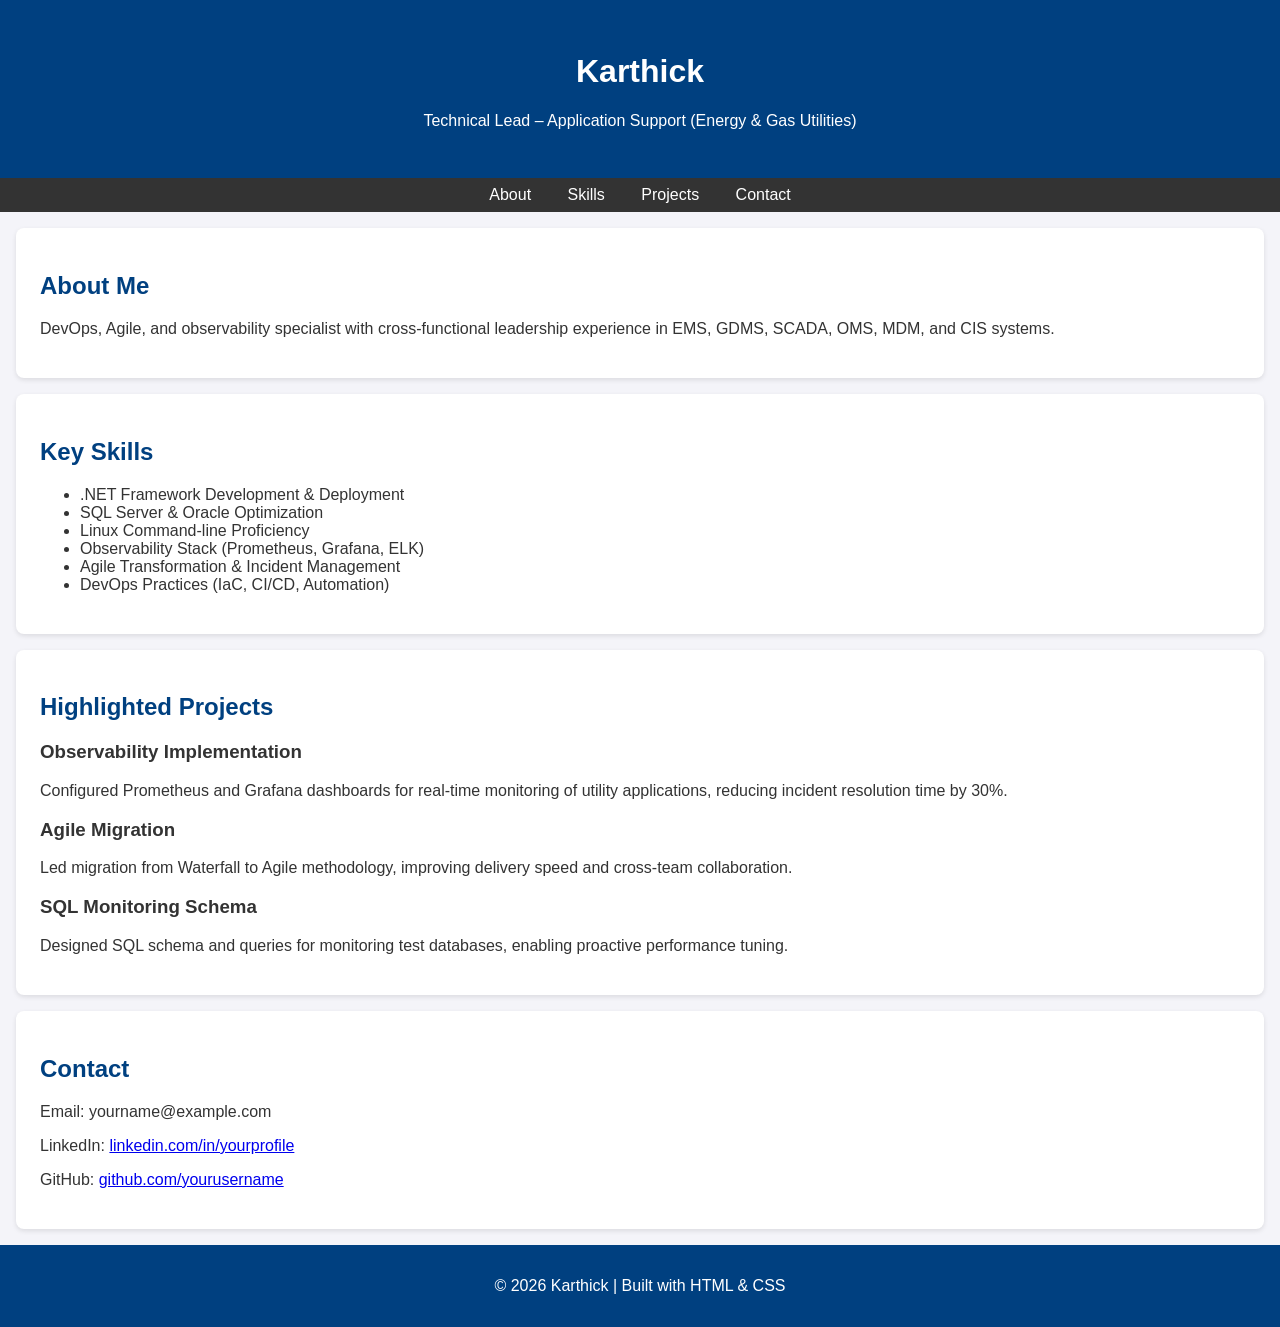
==== index.html @ 954cc295 "first commit" ====
<!DOCTYPE html>
<html lang="en">
<head>
  <meta charset="UTF-8">
  <title>Karthick | Technical Lead</title>
  <link rel="stylesheet" href="style.css">
</head>
<body>
  <header>
    <h1>Karthick</h1>
    <p>Technical Lead – Application Support (Energy & Gas Utilities)</p>
  </header>

  <nav>
    <a href="#about">About</a>
    <a href="#skills">Skills</a>
    <a href="#projects">Projects</a>
    <a href="#contact">Contact</a>
  </nav>

  <section id="about">
    <h2>About Me</h2>
    <p>DevOps, Agile, and observability specialist with cross-functional leadership experience in EMS, GDMS, SCADA, OMS, MDM, and CIS systems.</p>
  </section>

  <section id="skills">
    <h2>Key Skills</h2>
    <ul>
      <li>.NET Framework Development & Deployment</li>
      <li>SQL Server & Oracle Optimization</li>
      <li>Linux Command-line Proficiency</li>
      <li>Observability Stack (Prometheus, Grafana, ELK)</li>
      <li>Agile Transformation & Incident Management</li>
      <li>DevOps Practices (IaC, CI/CD, Automation)</li>
    </ul>
  </section>

  <section id="projects">
    <h2>Highlighted Projects</h2>
    <article>
      <h3>Observability Implementation</h3>
      <p>Configured Prometheus and Grafana dashboards for real-time monitoring of utility applications, reducing incident resolution time by 30%.</p>
    </article>
    <article>
      <h3>Agile Migration</h3>
      <p>Led migration from Waterfall to Agile methodology, improving delivery speed and cross-team collaboration.</p>
    </article>
    <article>
      <h3>SQL Monitoring Schema</h3>
      <p>Designed SQL schema and queries for monitoring test databases, enabling proactive performance tuning.</p>
    </article>
  </section>

  <section id="contact">
    <h2>Contact</h2>
    <p>Email: yourname@example.com</p>
    <p>LinkedIn: <a href="https://linkedin.com/in/yourprofile">linkedin.com/in/yourprofile</a></p>
    <p>GitHub: <a href="https://github.com/yourusername">github.com/yourusername</a></p>
  </section>

  <footer>
    <p>© 2026 Karthick | Built with HTML & CSS</p>
  </footer>
</body>
</html>
---- style.css ----
body {
  font-family: Arial, sans-serif;
  margin: 0;
  background: #f4f4f9;
  color: #333;
}

header {
  background: #004080;
  color: white;
  text-align: center;
  padding: 2rem;
}

nav {
  background: #333;
  text-align: center;
  padding: 0.5rem;
}

nav a {
  color: white;
  margin: 0 1rem;
  text-decoration: none;
}

nav a:hover {
  text-decoration: underline;
}

section {
  padding: 1.5rem;
  margin: 1rem;
  background: white;
  border-radius: 8px;
  box-shadow: 0 2px 5px rgba(0,0,0,0.1);
}

h2 {
  color: #004080;
}

footer {
  text-align: center;
  padding: 1rem;
  background: #004080;
  color: white;
}
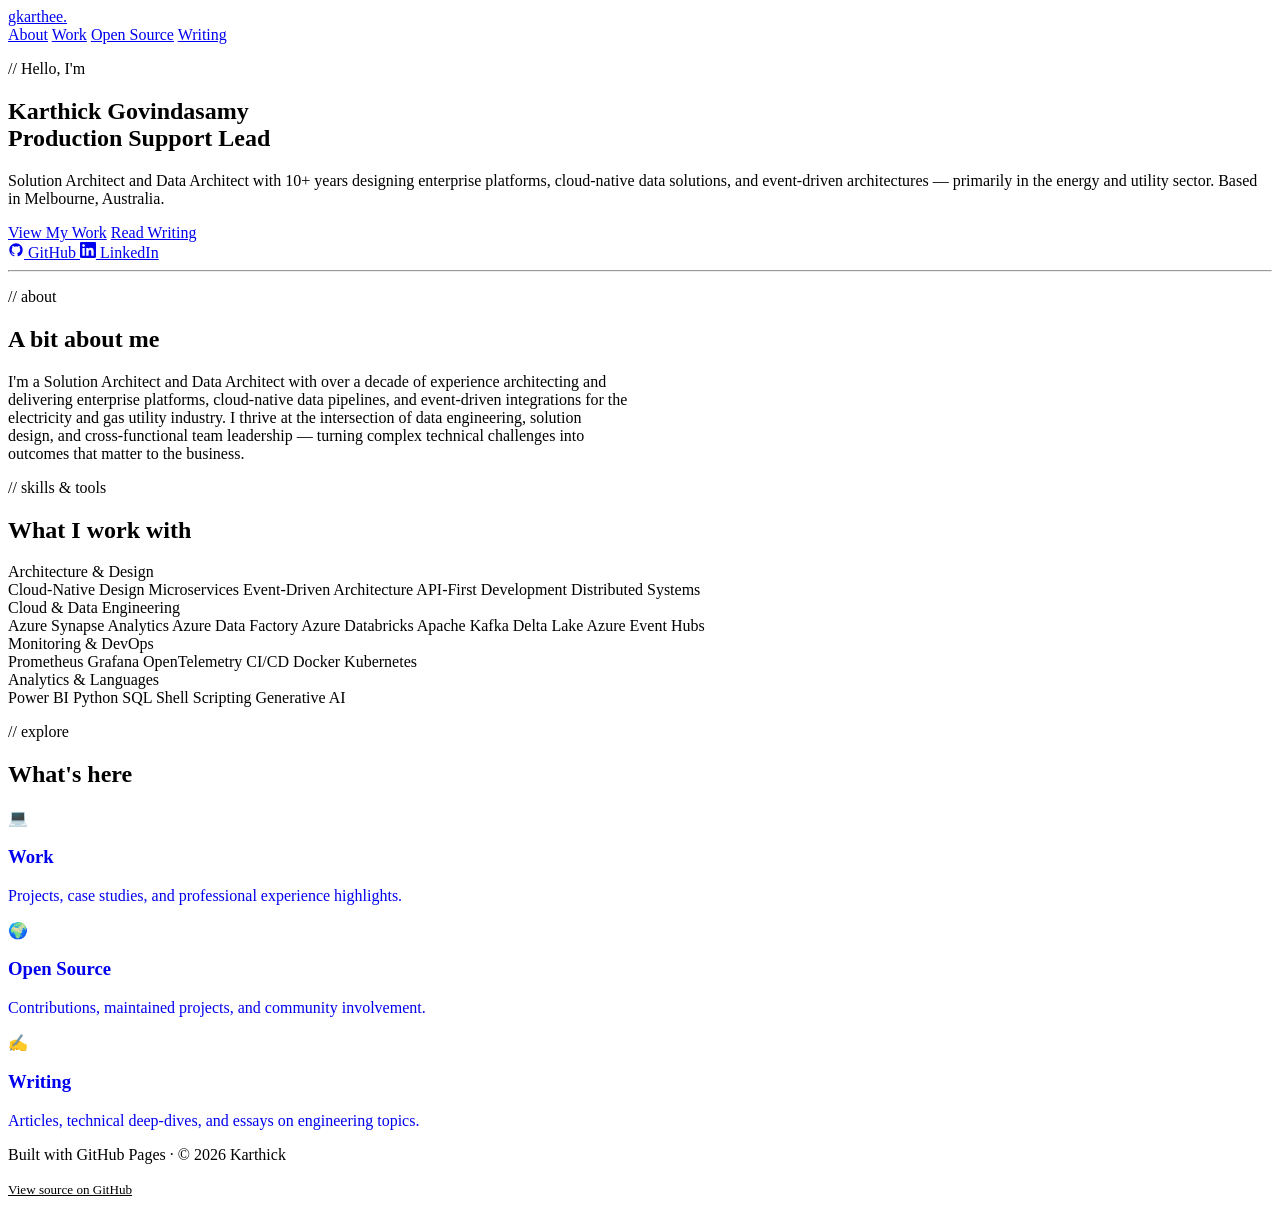
==== commit 4c7f8af6: "Revise index.html for better layout and content Updated the HTML structure and content for improved " ====
--- a/index.html
+++ b/index.html
@@ -1,65 +1,180 @@
 <!DOCTYPE html>
 <html lang="en">
 <head>
-  <meta charset="UTF-8">
-  <title>Karthick | Technical Lead</title>
-  <link rel="stylesheet" href="style.css">
+  <meta charset="UTF-8" />
+  <meta name="viewport" content="width=device-width, initial-scale=1.0" />
+  <meta name="description" content="Karthick Govindasamy – Application Support Lead | Production Operations | DevOps & Observability" />
+  <title>Karthick Govindasamy</title>
+  <link rel="preconnect" href="https://fonts.googleapis.com" />
+  <link rel="preconnect" href="https://fonts.gstatic.com" crossorigin />
+  <link href="https://fonts.googleapis.com/css2?family=Inter:wght@400;500;600;700;800&family=JetBrains+Mono:wght@400;500&display=swap" rel="stylesheet" />
+  <link rel="stylesheet" href="assets/css/style.css" />
 </head>
 <body>
-  <header>
-    <h1>Karthick</h1>
-    <p>Technical Lead – Application Support (Energy & Gas Utilities)</p>
-  </header>
 
+  <!-- ── Navigation ── -->
   <nav>
-    <a href="#about">About</a>
-    <a href="#skills">Skills</a>
-    <a href="#projects">Projects</a>
-    <a href="#contact">Contact</a>
+    <div class="nav-inner">
+      <a href="index.html" class="nav-brand">gkarthee<span>.</span></a>
+      <div class="nav-links">
+        <a href="index.html" class="active">About</a>
+        <a href="work/index.html">Work</a>
+        <a href="opensource/index.html">Open Source</a>
+        <a href="writing/index.html">Writing</a>
+      </div>
+    </div>
   </nav>
 
-  <section id="about">
-    <h2>About Me</h2>
-    <p>DevOps, Agile, and observability specialist with cross-functional leadership experience in EMS, GDMS, SCADA, OMS, MDM, and CIS systems.</p>
-  </section>
+  <!-- ── Hero ── -->
+  <div class="page">
+    <section class="hero">
+      <p class="hero-eyebrow">// Hello, I'm</p>
+      <h1>Karthick Govindasamy<br /><span>Production Support Lead</span></h1>
+      <p class="hero-sub">
+        Solution Architect and Data Architect with 10+ years designing enterprise platforms,
+        cloud-native data solutions, and event-driven architectures — primarily in the
+        energy and utility sector. Based in Melbourne, Australia.
+      </p>
+      <div class="hero-actions">
+        <a href="work/index.html" class="btn btn-primary">View My Work</a>
+        <a href="writing/index.html" class="btn btn-outline">Read Writing</a>
+      </div>
 
-  <section id="skills">
-    <h2>Key Skills</h2>
-    <ul>
-      <li>.NET Framework Development & Deployment</li>
-      <li>SQL Server & Oracle Optimization</li>
-      <li>Linux Command-line Proficiency</li>
-      <li>Observability Stack (Prometheus, Grafana, ELK)</li>
-      <li>Agile Transformation & Incident Management</li>
-      <li>DevOps Practices (IaC, CI/CD, Automation)</li>
-    </ul>
-  </section>
+      <!-- Social / contact links – keep to public professional profiles only -->
+      <div class="social-links">
+        <a href="https://github.com/gkarthee" class="social-link" target="_blank" rel="noopener">
+          <!-- GitHub icon (inline SVG, no external asset needed) -->
+          <svg width="16" height="16" viewBox="0 0 24 24" fill="currentColor" aria-hidden="true">
+            <path d="M12 2C6.477 2 2 6.484 2 12.017c0 4.425 2.865 8.18 6.839 9.504.5.092.682-.217.682-.483
+              0-.237-.008-.868-.013-1.703-2.782.605-3.369-1.343-3.369-1.343-.454-1.158-1.11-1.466-1.11-1.466
+              -.908-.62.069-.608.069-.608 1.003.07 1.531 1.032 1.531 1.032.892 1.53 2.341 1.088 2.91.832
+              .092-.647.35-1.088.636-1.338-2.22-.253-4.555-1.113-4.555-4.951 0-1.093.39-1.988 1.029-2.688
+              -.103-.253-.446-1.272.098-2.65 0 0 .84-.27 2.75 1.026A9.564 9.564 0 0112 6.844c.85.004
+              1.705.115 2.504.337 1.909-1.296 2.747-1.027 2.747-1.027.546 1.379.202 2.398.1 2.651
+              .64.7 1.028 1.595 1.028 2.688 0 3.848-2.339 4.695-4.566 4.943.359.309.678.92.678 1.855
+              0 1.338-.012 2.419-.012 2.749 0 .268.18.58.688.482A10.019 10.019 0 0022 12.017C22 6.484
+              17.522 2 12 2z"/>
+          </svg>
+          GitHub
+        </a>
+        <a href="https://www.linkedin.com/in/karthick-govindasamy-in/" class="social-link" target="_blank" rel="noopener">
+          <svg width="16" height="16" viewBox="0 0 24 24" fill="currentColor" aria-hidden="true">
+            <path d="M20.447 20.452h-3.554v-5.569c0-1.328-.027-3.037-1.852-3.037-1.853 0-2.136 1.445
+              -2.136 2.939v5.667H9.351V9h3.414v1.561h.046c.477-.9 1.637-1.85 3.37-1.85 3.601 0
+              4.267 2.37 4.267 5.455v6.286zM5.337 7.433a2.062 2.062 0 01-2.063-2.065 2.064 2.064
+              0 112.063 2.065zm1.782 13.019H3.555V9h3.564v11.452zM22.225 0H1.771C.792 0 0 .774 0
+              1.729v20.542C0 23.227.792 24 1.771 24h20.451C23.2 24 24 23.227 24 22.271V1.729C24
+              .774 23.2 0 22.222 0h.003z"/>
+          </svg>
+          LinkedIn
+        </a>
+      </div>
+    </section>
 
-  <section id="projects">
-    <h2>Highlighted Projects</h2>
-    <article>
-      <h3>Observability Implementation</h3>
-      <p>Configured Prometheus and Grafana dashboards for real-time monitoring of utility applications, reducing incident resolution time by 30%.</p>
-    </article>
-    <article>
-      <h3>Agile Migration</h3>
-      <p>Led migration from Waterfall to Agile methodology, improving delivery speed and cross-team collaboration.</p>
-    </article>
-    <article>
-      <h3>SQL Monitoring Schema</h3>
-      <p>Designed SQL schema and queries for monitoring test databases, enabling proactive performance tuning.</p>
-    </article>
-  </section>
+    <hr class="divider" />
 
-  <section id="contact">
-    <h2>Contact</h2>
-    <p>Email: yourname@example.com</p>
-    <p>LinkedIn: <a href="https://linkedin.com/in/yourprofile">linkedin.com/in/yourprofile</a></p>
-    <p>GitHub: <a href="https://github.com/yourusername">github.com/yourusername</a></p>
-  </section>
+    <!-- ── About ── -->
+    <section class="section">
+      <p class="section-label">// about</p>
+      <h2>A bit about me</h2>
+      <p style="color: var(--color-muted); max-width: 620px;">
+        I'm a Solution Architect and Data Architect with over a decade of experience architecting
+        and delivering enterprise platforms, cloud-native data pipelines, and event-driven integrations
+        for the electricity and gas utility industry. I thrive at the intersection of data engineering,
+        solution design, and cross-functional team leadership — turning complex technical challenges
+        into outcomes that matter to the business.
+      </p>
+    </section>
 
+    <!-- ── Skills ── -->
+    <section class="section">
+      <p class="section-label">// skills &amp; tools</p>
+      <h2>What I work with</h2>
+
+      <div class="skill-group">
+        <div class="skill-group-label">Architecture &amp; Design</div>
+        <div class="pills">
+          <span class="pill">Cloud-Native Design</span>
+          <span class="pill">Microservices</span>
+          <span class="pill">Event-Driven Architecture</span>
+          <span class="pill">API-First Development</span>
+          <span class="pill">Distributed Systems</span>
+        </div>
+      </div>
+
+      <div class="skill-group">
+        <div class="skill-group-label">Cloud &amp; Data Engineering</div>
+        <div class="pills">
+          <span class="pill">Azure Synapse Analytics</span>
+          <span class="pill">Azure Data Factory</span>
+          <span class="pill">Azure Databricks</span>
+          <span class="pill">Apache Kafka</span>
+          <span class="pill">Delta Lake</span>
+          <span class="pill">Azure Event Hubs</span>
+        </div>
+      </div>
+
+      <div class="skill-group">
+        <div class="skill-group-label">Monitoring &amp; DevOps</div>
+        <div class="pills">
+          <span class="pill">Prometheus</span>
+          <span class="pill">Grafana</span>
+          <span class="pill">OpenTelemetry</span>
+          <span class="pill">CI/CD</span>
+          <span class="pill">Docker</span>
+          <span class="pill">Kubernetes</span>
+        </div>
+      </div>
+
+      <div class="skill-group">
+        <div class="skill-group-label">Analytics &amp; Languages</div>
+        <div class="pills">
+          <span class="pill">Power BI</span>
+          <span class="pill">Python</span>
+          <span class="pill">SQL</span>
+          <span class="pill">Shell Scripting</span>
+          <span class="pill">Generative AI</span>
+        </div>
+      </div>
+    </section>
+
+    <!-- ── Quick links ── -->
+    <section class="section">
+      <p class="section-label">// explore</p>
+      <h2>What's here</h2>
+      <div class="card-grid">
+        <a href="work/index.html" class="card" style="text-decoration:none;">
+          <div class="card-icon">&#128187;</div>
+          <h3>Work</h3>
+          <p>Projects, case studies, and professional experience highlights.</p>
+        </a>
+        <a href="opensource/index.html" class="card" style="text-decoration:none;">
+          <div class="card-icon">&#127757;</div>
+          <h3>Open Source</h3>
+          <p>Contributions, maintained projects, and community involvement.</p>
+        </a>
+        <a href="writing/index.html" class="card" style="text-decoration:none;">
+          <div class="card-icon">&#9997;</div>
+          <h3>Writing</h3>
+          <p>Articles, technical deep-dives, and essays on engineering topics.</p>
+        </a>
+      </div>
+    </section>
+  </div>
+
+  <!-- ── Footer ── -->
   <footer>
-    <p>© 2026 Karthick | Built with HTML & CSS</p>
+    <div class="footer-inner">
+      <p>Built with GitHub Pages &middot; &copy; <span id="yr"></span> Karthick</p>
+      <p>
+        <a href="https://github.com/ausbmuruges/bharathi" target="_blank" rel="noopener"
+           style="color:var(--color-muted); font-size:0.82rem;">
+          View source on GitHub
+        </a>
+      </p>
+    </div>
   </footer>
+
+  <script>document.getElementById('yr').textContent = new Date().getFullYear();</script>
 </body>
-</html>+</html>
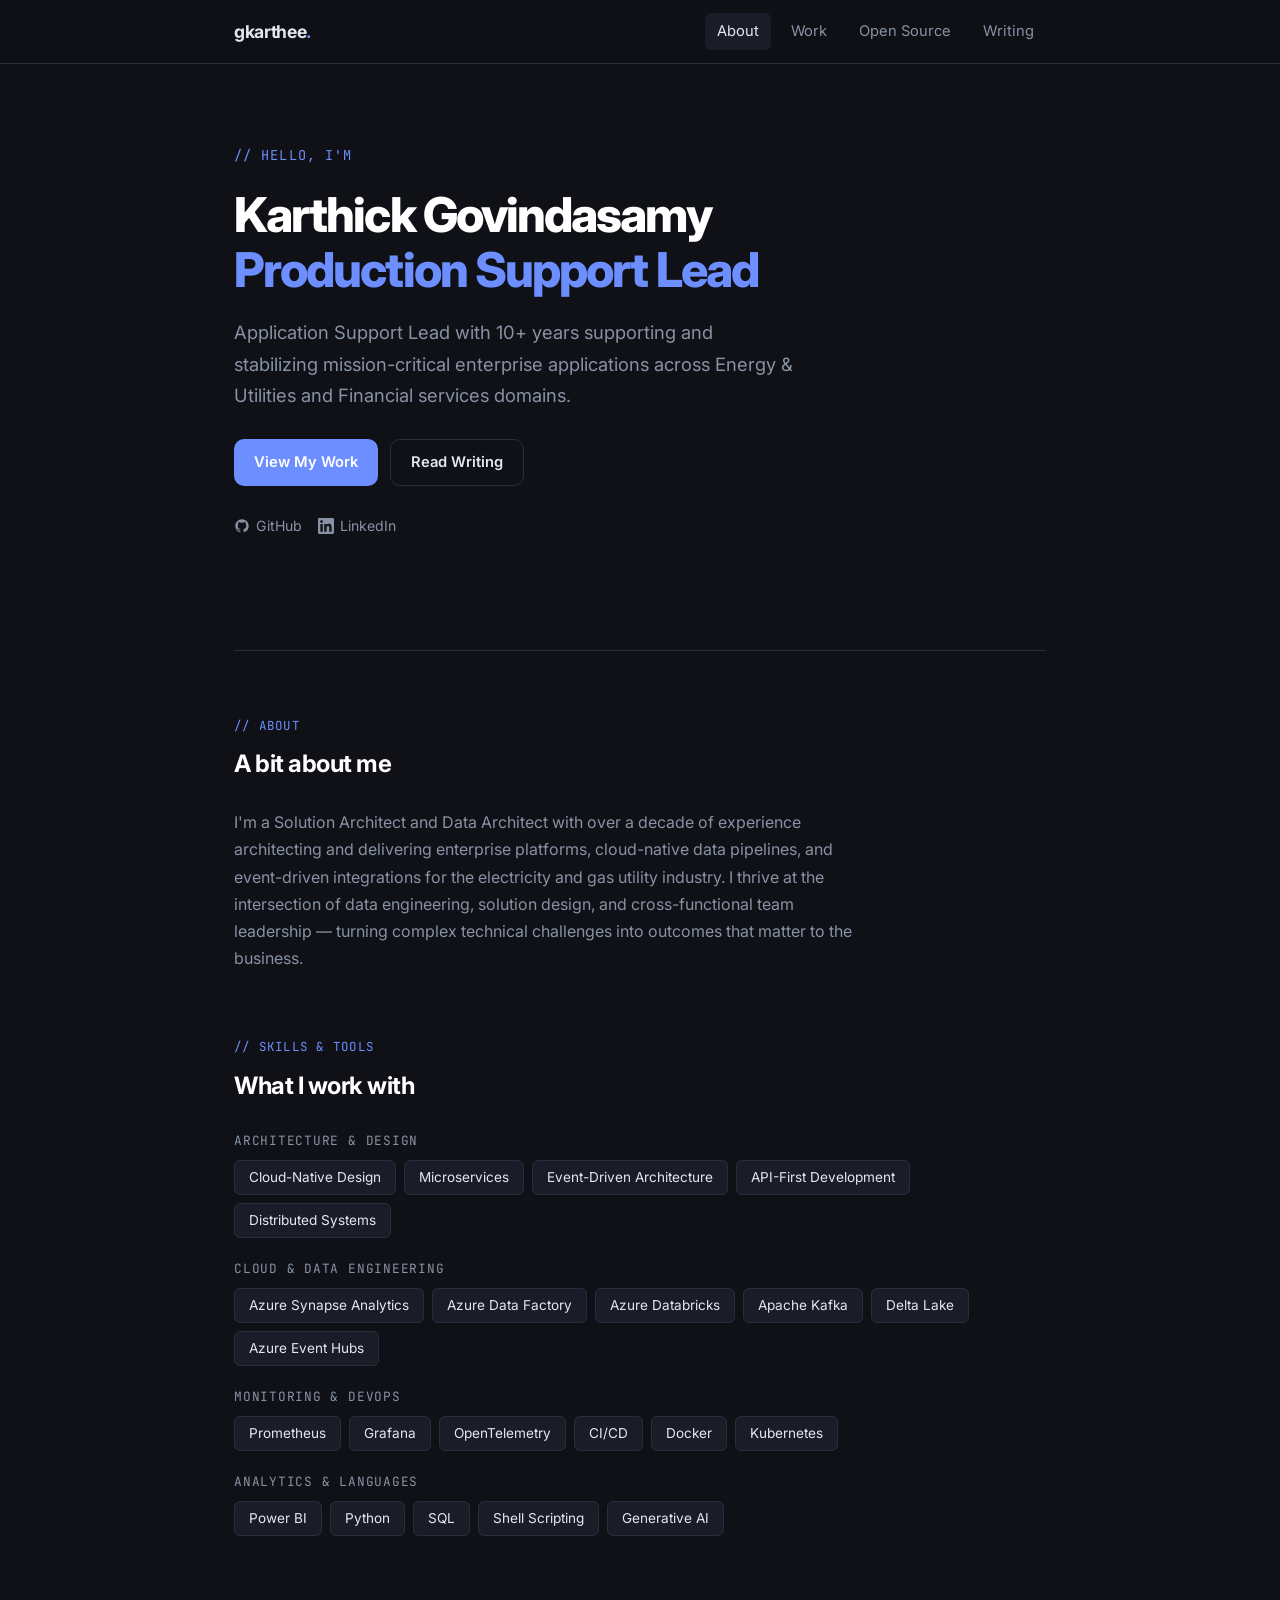
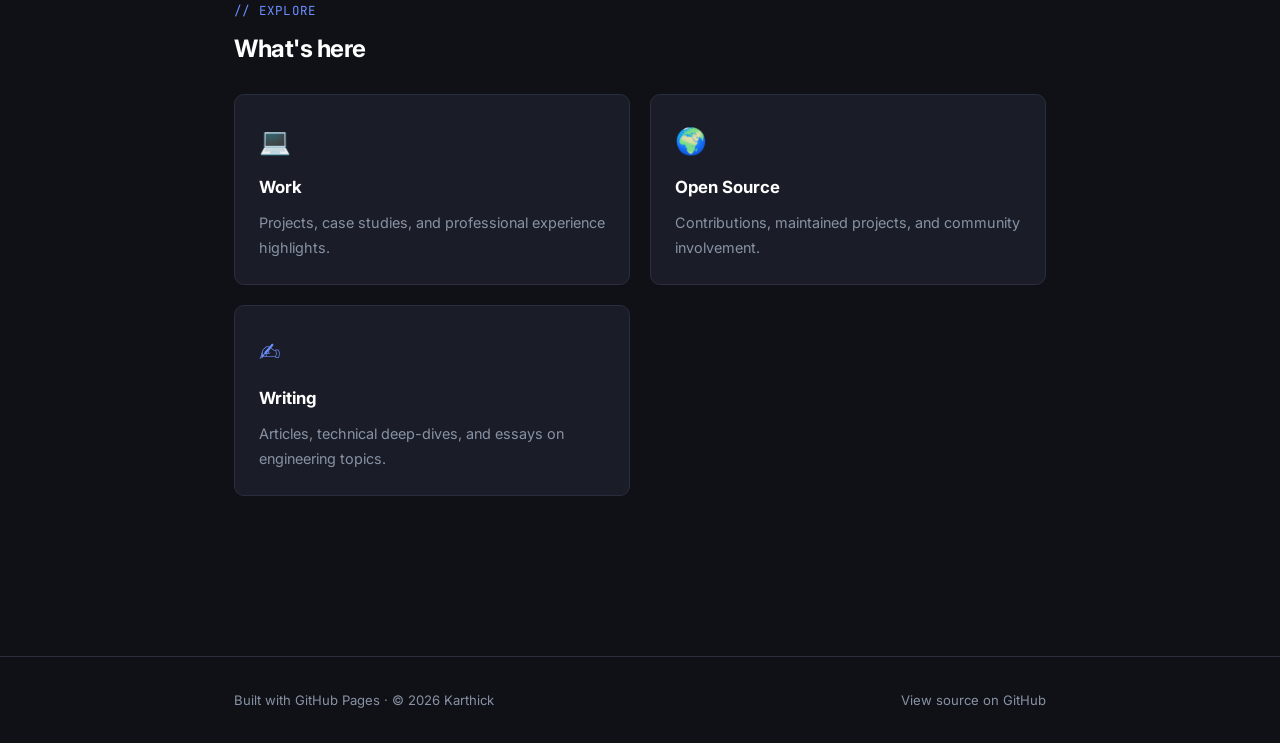
==== commit 758ca740: "Updated Work Page" ====
--- a/index.html
+++ b/index.html
@@ -31,9 +31,8 @@
       <p class="hero-eyebrow">// Hello, I'm</p>
       <h1>Karthick Govindasamy<br /><span>Production Support Lead</span></h1>
       <p class="hero-sub">
-        Solution Architect and Data Architect with 10+ years designing enterprise platforms,
-        cloud-native data solutions, and event-driven architectures — primarily in the
-        energy and utility sector. Based in Melbourne, Australia.
+        Application Support Lead with 10+ years supporting and stabilizing mission-critical 
+        enterprise applications across Energy & Utilities and Financial services domains.
       </p>
       <div class="hero-actions">
         <a href="work/index.html" class="btn btn-primary">View My Work</a>
@@ -167,7 +166,7 @@
     <div class="footer-inner">
       <p>Built with GitHub Pages &middot; &copy; <span id="yr"></span> Karthick</p>
       <p>
-        <a href="https://github.com/ausbmuruges/bharathi" target="_blank" rel="noopener"
+        <a href="https://github.com/gkarthee/karthick" target="_blank" rel="noopener"
            style="color:var(--color-muted); font-size:0.82rem;">
           View source on GitHub
         </a>
--- a/assets/css/style.css
+++ b/assets/css/style.css
@@ -0,0 +1,287 @@
+/* =========================================================
+   Professional Profile Site – Shared Stylesheet
+   ========================================================= */
+
+/* ── Reset & Base ── */
+*, *::before, *::after { box-sizing: border-box; margin: 0; padding: 0; }
+
+:root {
+  --color-bg:         #0f1117;
+  --color-surface:    #1a1d27;
+  --color-border:     #2a2d3e;
+  --color-accent:     #6c8eff;
+  --color-accent-dim: #3d52a0;
+  --color-text:       #e2e8f0;
+  --color-muted:      #8892a4;
+  --color-tag-bg:     #1e2235;
+  --font-sans:        'Inter', system-ui, -apple-system, sans-serif;
+  --font-mono:        'JetBrains Mono', 'Fira Code', monospace;
+  --radius:           10px;
+  --max-w:            860px;
+  --nav-h:            64px;
+}
+
+html { scroll-behavior: smooth; }
+
+body {
+  background: var(--color-bg);
+  color: var(--color-text);
+  font-family: var(--font-sans);
+  font-size: 16px;
+  line-height: 1.7;
+  min-height: 100vh;
+}
+
+a { color: var(--color-accent); text-decoration: none; }
+a:hover { text-decoration: underline; }
+
+img { max-width: 100%; display: block; }
+
+/* ── Navigation ── */
+nav {
+  position: sticky;
+  top: 0;
+  z-index: 100;
+  background: rgba(15, 17, 23, 0.85);
+  backdrop-filter: blur(12px);
+  border-bottom: 1px solid var(--color-border);
+  height: var(--nav-h);
+  display: flex;
+  align-items: center;
+}
+
+.nav-inner {
+  max-width: var(--max-w);
+  margin: 0 auto;
+  padding: 0 24px;
+  width: 100%;
+  display: flex;
+  align-items: center;
+  justify-content: space-between;
+}
+
+.nav-brand {
+  font-weight: 700;
+  font-size: 1.1rem;
+  color: var(--color-text);
+  letter-spacing: -0.02em;
+}
+.nav-brand span { color: var(--color-accent); }
+
+.nav-links { display: flex; gap: 8px; }
+
+.nav-links a {
+  color: var(--color-muted);
+  font-size: 0.92rem;
+  padding: 6px 12px;
+  border-radius: 6px;
+  transition: color 0.2s, background 0.2s;
+}
+.nav-links a:hover,
+.nav-links a.active {
+  color: var(--color-text);
+  background: var(--color-surface);
+  text-decoration: none;
+}
+
+/* ── Page wrapper ── */
+.page { max-width: var(--max-w); margin: 0 auto; padding: 0 24px 80px; }
+
+/* ── Hero (index only) ── */
+.hero {
+  padding: 80px 0 64px;
+  display: flex;
+  flex-direction: column;
+  gap: 20px;
+}
+
+.hero-eyebrow {
+  font-size: 0.85rem;
+  font-family: var(--font-mono);
+  color: var(--color-accent);
+  letter-spacing: 0.08em;
+  text-transform: uppercase;
+}
+
+.hero h1 {
+  font-size: clamp(2rem, 5vw, 3rem);
+  font-weight: 800;
+  letter-spacing: -0.04em;
+  line-height: 1.15;
+  color: #fff;
+}
+
+.hero h1 span { color: var(--color-accent); }
+
+.hero-sub {
+  font-size: 1.15rem;
+  color: var(--color-muted);
+  max-width: 560px;
+}
+
+.hero-actions { display: flex; gap: 12px; flex-wrap: wrap; margin-top: 8px; }
+
+.btn {
+  display: inline-flex;
+  align-items: center;
+  gap: 6px;
+  padding: 10px 20px;
+  border-radius: var(--radius);
+  font-size: 0.92rem;
+  font-weight: 600;
+  transition: opacity 0.2s, transform 0.15s;
+  cursor: pointer;
+}
+.btn:hover { opacity: 0.88; transform: translateY(-1px); text-decoration: none; }
+
+.btn-primary {
+  background: var(--color-accent);
+  color: #fff;
+}
+
+.btn-outline {
+  border: 1px solid var(--color-border);
+  color: var(--color-text);
+  background: transparent;
+}
+.btn-outline:hover { border-color: var(--color-accent); color: var(--color-accent); }
+
+/* ── Section heading ── */
+.section { margin-top: 64px; }
+.section-label {
+  font-family: var(--font-mono);
+  font-size: 0.78rem;
+  text-transform: uppercase;
+  letter-spacing: 0.1em;
+  color: var(--color-accent);
+  margin-bottom: 8px;
+}
+.section h2 {
+  font-size: 1.5rem;
+  font-weight: 700;
+  letter-spacing: -0.02em;
+  margin-bottom: 24px;
+  color: #fff;
+}
+
+/* ── Divider ── */
+.divider {
+  border: none;
+  border-top: 1px solid var(--color-border);
+  margin: 48px 0;
+}
+
+/* ── Cards ── */
+.card-grid {
+  display: grid;
+  grid-template-columns: repeat(auto-fill, minmax(280px, 1fr));
+  gap: 20px;
+}
+
+.card {
+  background: var(--color-surface);
+  border: 1px solid var(--color-border);
+  border-radius: var(--radius);
+  padding: 24px;
+  transition: border-color 0.2s, transform 0.2s;
+  display: flex;
+  flex-direction: column;
+  gap: 10px;
+}
+.card:hover { border-color: var(--color-accent-dim); transform: translateY(-2px); }
+
+.card-icon { font-size: 1.6rem; }
+.card h3 { font-size: 1.05rem; font-weight: 700; color: #fff; }
+.card p { font-size: 0.9rem; color: var(--color-muted); flex: 1; }
+
+.card-footer {
+  display: flex;
+  align-items: center;
+  justify-content: space-between;
+  margin-top: 8px;
+}
+
+/* ── Tags ── */
+.tags { display: flex; flex-wrap: wrap; gap: 6px; }
+.tag {
+  background: var(--color-tag-bg);
+  border: 1px solid var(--color-border);
+  color: var(--color-muted);
+  font-size: 0.75rem;
+  padding: 3px 10px;
+  border-radius: 999px;
+  font-family: var(--font-mono);
+}
+
+/* ── List items (writing / articles) ── */
+.post-list { list-style: none; display: flex; flex-direction: column; gap: 2px; }
+.post-item {
+  display: flex;
+  align-items: baseline;
+  justify-content: space-between;
+  gap: 16px;
+  padding: 14px 0;
+  border-bottom: 1px solid var(--color-border);
+}
+.post-item:last-child { border-bottom: none; }
+
+.post-title { font-size: 1rem; font-weight: 500; color: var(--color-text); }
+.post-title:hover { color: var(--color-accent); }
+.post-meta { font-size: 0.8rem; color: var(--color-muted); white-space: nowrap; font-family: var(--font-mono); }
+
+/* ── Page header (inner pages) ── */
+.page-header { padding: 56px 0 40px; }
+.page-header h1 { font-size: 2rem; font-weight: 800; letter-spacing: -0.03em; color: #fff; }
+.page-header p { color: var(--color-muted); margin-top: 8px; max-width: 520px; }
+
+/* ── Skill pills (profile) ── */
+.skill-group { margin-bottom: 20px; }
+.skill-group-label { font-size: 0.8rem; font-family: var(--font-mono); color: var(--color-muted); margin-bottom: 8px; text-transform: uppercase; letter-spacing: 0.06em; }
+.pills { display: flex; flex-wrap: wrap; gap: 8px; }
+.pill {
+  background: var(--color-surface);
+  border: 1px solid var(--color-border);
+  color: var(--color-text);
+  font-size: 0.85rem;
+  padding: 5px 14px;
+  border-radius: 6px;
+}
+
+/* ── Social links ── */
+.social-links { display: flex; gap: 16px; flex-wrap: wrap; margin-top: 8px; }
+.social-link {
+  display: inline-flex;
+  align-items: center;
+  gap: 6px;
+  color: var(--color-muted);
+  font-size: 0.88rem;
+  transition: color 0.2s;
+}
+.social-link:hover { color: var(--color-accent); text-decoration: none; }
+
+/* ── Footer ── */
+footer {
+  border-top: 1px solid var(--color-border);
+  margin-top: 80px;
+  padding: 32px 0;
+}
+.footer-inner {
+  max-width: var(--max-w);
+  margin: 0 auto;
+  padding: 0 24px;
+  display: flex;
+  align-items: center;
+  justify-content: space-between;
+  flex-wrap: wrap;
+  gap: 12px;
+}
+.footer-inner p { font-size: 0.82rem; color: var(--color-muted); }
+
+/* ── Responsive ── */
+@media (max-width: 600px) {
+  .nav-links a { padding: 6px 8px; font-size: 0.85rem; }
+  .hero { padding: 48px 0 40px; }
+  .card-grid { grid-template-columns: 1fr; }
+  .post-item { flex-direction: column; gap: 4px; }
+  .footer-inner { justify-content: center; text-align: center; }
+}
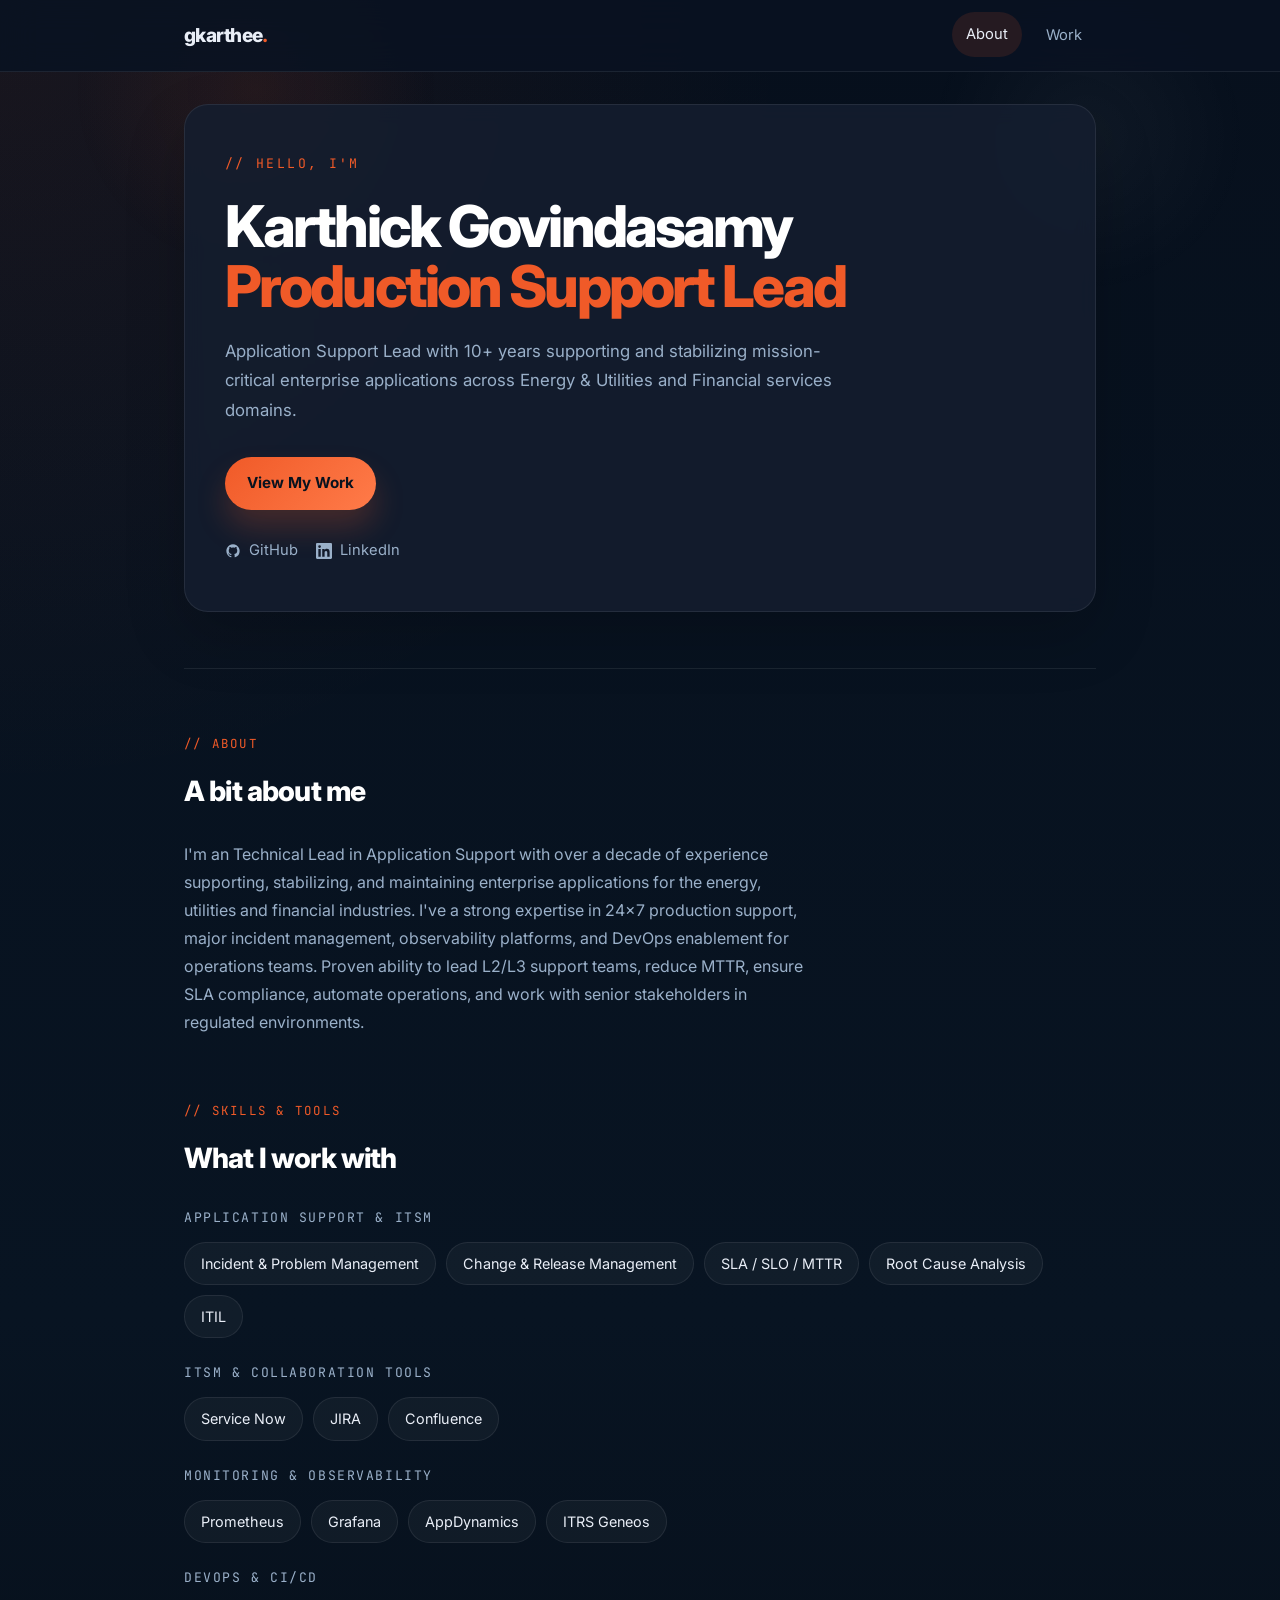
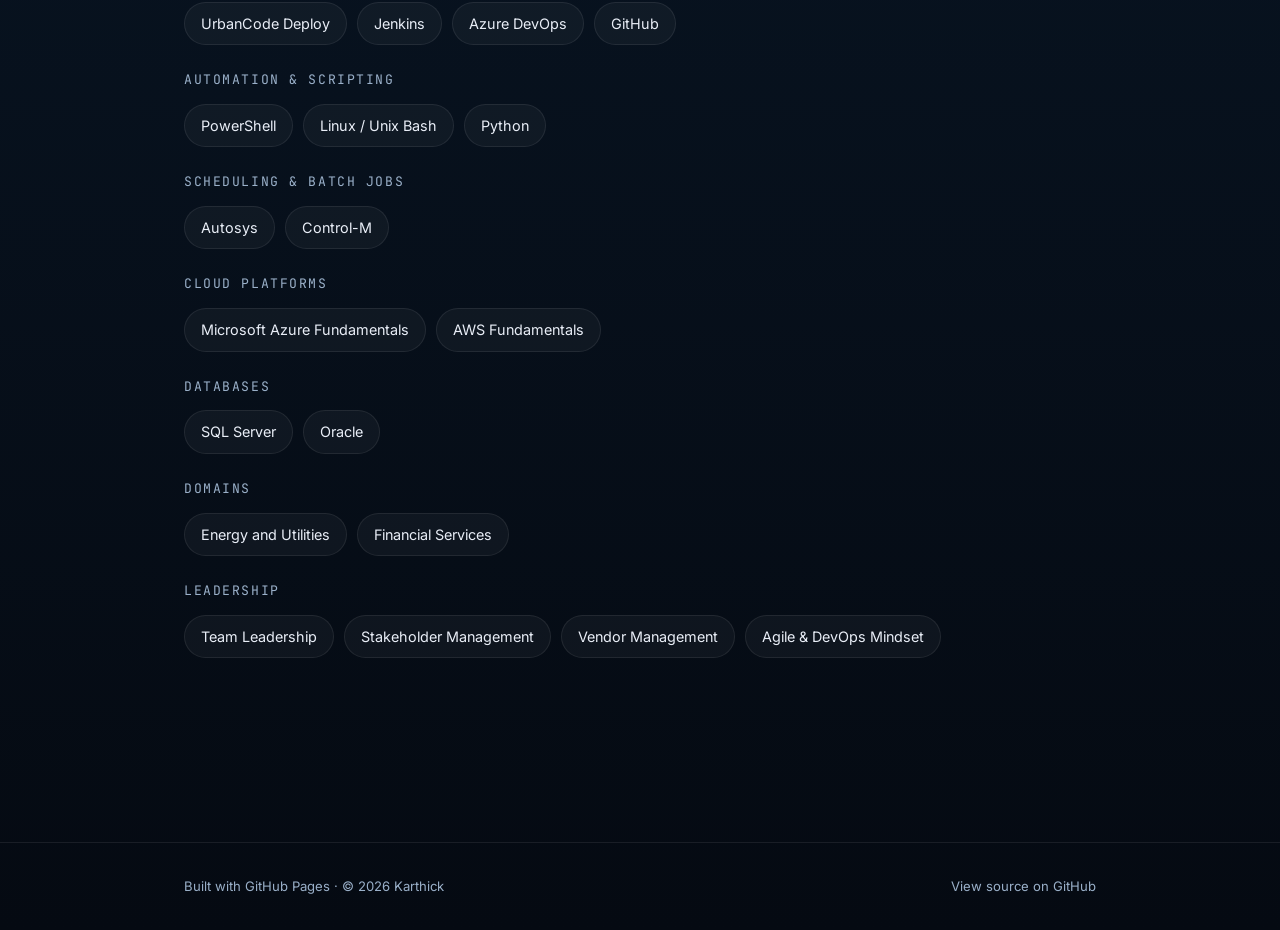
==== commit ff97d741: "Updated Main Page" ====
--- a/index.html
+++ b/index.html
@@ -18,9 +18,9 @@
       <a href="index.html" class="nav-brand">gkarthee<span>.</span></a>
       <div class="nav-links">
         <a href="index.html" class="active">About</a>
-        <a href="work/index.html">Work</a>
+        <a href="work/index.html">Work</a><!-- Commenting for later updates when I have more content to link to in these sections
         <a href="opensource/index.html">Open Source</a>
-        <a href="writing/index.html">Writing</a>
+        <a href="writing/index.html">Writing</a>-->
       </div>
     </div>
   </nav>
@@ -35,8 +35,8 @@
         enterprise applications across Energy & Utilities and Financial services domains.
       </p>
       <div class="hero-actions">
-        <a href="work/index.html" class="btn btn-primary">View My Work</a>
-        <a href="writing/index.html" class="btn btn-outline">Read Writing</a>
+        <a href="work/index.html" class="btn btn-primary">View My Work</a><!-- Commenting for later updates when I have more content to link to in these sections
+        <a href="writing/index.html" class="btn btn-outline">Read Writing</a>-->
       </div>
 
       <!-- Social / contact links – keep to public professional profiles only -->
@@ -77,11 +77,11 @@
       <p class="section-label">// about</p>
       <h2>A bit about me</h2>
       <p style="color: var(--color-muted); max-width: 620px;">
-        I'm a Solution Architect and Data Architect with over a decade of experience architecting
-        and delivering enterprise platforms, cloud-native data pipelines, and event-driven integrations
-        for the electricity and gas utility industry. I thrive at the intersection of data engineering,
-        solution design, and cross-functional team leadership — turning complex technical challenges
-        into outcomes that matter to the business.
+        I'm an Technical Lead in Application Support with over a decade of experience supporting, stabilizing,
+        and maintaining enterprise applications for the energy, utilities and financial industries. I've a 
+        strong expertise in 24x7 production support, major incident management, observability platforms, and 
+        DevOps enablement for operations teams. Proven ability to lead L2/L3 support teams, reduce MTTR, 
+        ensure SLA compliance, automate operations, and work with senior stakeholders in regulated environments. 
       </p>
     </section>
 
@@ -91,53 +91,98 @@
       <h2>What I work with</h2>
 
       <div class="skill-group">
-        <div class="skill-group-label">Architecture &amp; Design</div>
-        <div class="pills">
-          <span class="pill">Cloud-Native Design</span>
-          <span class="pill">Microservices</span>
-          <span class="pill">Event-Driven Architecture</span>
-          <span class="pill">API-First Development</span>
-          <span class="pill">Distributed Systems</span>
-        </div>
-      </div>
-
-      <div class="skill-group">
-        <div class="skill-group-label">Cloud &amp; Data Engineering</div>
-        <div class="pills">
-          <span class="pill">Azure Synapse Analytics</span>
-          <span class="pill">Azure Data Factory</span>
-          <span class="pill">Azure Databricks</span>
-          <span class="pill">Apache Kafka</span>
-          <span class="pill">Delta Lake</span>
-          <span class="pill">Azure Event Hubs</span>
-        </div>
-      </div>
-
-      <div class="skill-group">
-        <div class="skill-group-label">Monitoring &amp; DevOps</div>
+        <div class="skill-group-label">Application Support &amp; ITSM</div>
+        <div class="pills">
+          <span class="pill">Incident &amp; Problem Management</span>
+          <span class="pill">Change &amp; Release Management</span>
+          <span class="pill">SLA / SLO / MTTR</span>
+          <span class="pill">Root Cause Analysis</span>
+          <span class="pill">ITIL</span>
+        </div>
+      </div>
+
+      <div class="skill-group">
+        <div class="skill-group-label">ITSM &amp; Collaboration Tools</div>
+        <div class="pills">
+          <span class="pill">Service Now</span>
+          <span class="pill">JIRA</span>
+          <span class="pill">Confluence</span>
+        </div>
+      </div>
+
+      <div class="skill-group">
+        <div class="skill-group-label">Monitoring &amp; Observability</div>
         <div class="pills">
           <span class="pill">Prometheus</span>
           <span class="pill">Grafana</span>
-          <span class="pill">OpenTelemetry</span>
-          <span class="pill">CI/CD</span>
-          <span class="pill">Docker</span>
-          <span class="pill">Kubernetes</span>
-        </div>
-      </div>
-
-      <div class="skill-group">
-        <div class="skill-group-label">Analytics &amp; Languages</div>
-        <div class="pills">
-          <span class="pill">Power BI</span>
+          <span class="pill">AppDynamics</span>
+          <span class="pill">ITRS Geneos</span>
+        </div>
+      </div>
+
+      <div class="skill-group">
+        <div class="skill-group-label">DevOps &amp; CI/CD</div>
+        <div class="pills">
+          <span class="pill">UrbanCode Deploy</span>
+          <span class="pill">Jenkins</span>
+          <span class="pill">Azure DevOps</span>
+          <span class="pill">GitHub</span>
+        </div>
+      </div>
+
+      <div class="skill-group">
+        <div class="skill-group-label">Automation &amp; Scripting</div>
+        <div class="pills">
+          <span class="pill">PowerShell</span>
+          <span class="pill">Linux / Unix Bash</span>
           <span class="pill">Python</span>
-          <span class="pill">SQL</span>
-          <span class="pill">Shell Scripting</span>
-          <span class="pill">Generative AI</span>
+        </div>
+      </div>
+
+      <div class="skill-group">
+        <div class="skill-group-label">Scheduling &amp; Batch Jobs</div>
+        <div class="pills">
+          <span class="pill">Autosys</span>
+          <span class="pill">Control-M</span>
+        </div>
+      </div>
+
+        <div class="skill-group">
+        <div class="skill-group-label">Cloud Platforms</div>
+        <div class="pills">
+          <span class="pill">Microsoft Azure Fundamentals</span>
+          <span class="pill">AWS Fundamentals</span>
+        </div>
+      </div>
+
+      <div class="skill-group">
+        <div class="skill-group-label">Databases</div>
+        <div class="pills">
+          <span class="pill">SQL Server</span>
+          <span class="pill">Oracle</span>
+        </div>
+      </div>
+      
+      <div class="skill-group">
+        <div class="skill-group-label">Domains</div>
+        <div class="pills">
+          <span class="pill">Energy and Utilities</span>
+          <span class="pill">Financial Services</span>
+        </div>
+      </div>
+
+      <div class="skill-group">
+        <div class="skill-group-label">Leadership</div>
+        <div class="pills">
+          <span class="pill">Team Leadership</span>
+          <span class="pill">Stakeholder Management</span>
+          <span class="pill">Vendor Management</span>
+          <span class="pill">Agile &amp; DevOps Mindset</span>
         </div>
       </div>
     </section>
 
-    <!-- ── Quick links ── -->
+    <!-- ── Quick links ── --><!-- commenting to add the details later
     <section class="section">
       <p class="section-label">// explore</p>
       <h2>What's here</h2>
@@ -158,7 +203,7 @@
           <p>Articles, technical deep-dives, and essays on engineering topics.</p>
         </a>
       </div>
-    </section>
+    </section>-->
   </div>
 
   <!-- ── Footer ── -->
--- a/assets/css/style.css
+++ b/assets/css/style.css
@@ -1,35 +1,48 @@
 /* =========================================================
-   Professional Profile Site – Shared Stylesheet
+   Professional Profile Site – Grafana-Inspired Theme
    ========================================================= */
 
 /* ── Reset & Base ── */
 *, *::before, *::after { box-sizing: border-box; margin: 0; padding: 0; }
 
 :root {
-  --color-bg:         #0f1117;
-  --color-surface:    #1a1d27;
-  --color-border:     #2a2d3e;
-  --color-accent:     #6c8eff;
-  --color-accent-dim: #3d52a0;
-  --color-text:       #e2e8f0;
-  --color-muted:      #8892a4;
-  --color-tag-bg:     #1e2235;
-  --font-sans:        'Inter', system-ui, -apple-system, sans-serif;
-  --font-mono:        'JetBrains Mono', 'Fira Code', monospace;
-  --radius:           10px;
-  --max-w:            860px;
-  --nav-h:            64px;
+  --color-bg:          #07101d;
+  --color-bg-soft:     #0c1728;
+  --color-surface:     #111b2f;
+  --color-surface-strong:#18243c;
+  --color-border:      rgba(255,255,255,0.08);
+  --color-accent:      #f05a28;
+  --color-accent-dim:  #d26a43;
+  --color-text:        #e9eef7;
+  --color-muted:       #9ab0c9;
+  --color-muted-strong:#7e95b4;
+  --color-tag-bg:      rgba(240,90,40,0.12);
+  --font-sans:         'Inter', system-ui, -apple-system, sans-serif;
+  --font-mono:         'JetBrains Mono', 'Fira Code', monospace;
+  --radius:            16px;
+  --max-w:             960px;
+  --nav-h:             72px;
 }
 
 html { scroll-behavior: smooth; }
 
 body {
-  background: var(--color-bg);
+  min-height: 100vh;
+  background: radial-gradient(circle at top left, rgba(240,90,40,0.08), transparent 28%),
+              linear-gradient(180deg, #07101d 0%, #081422 52%, #050a12 100%);
   color: var(--color-text);
   font-family: var(--font-sans);
   font-size: 16px;
-  line-height: 1.7;
-  min-height: 100vh;
+  line-height: 1.75;
+}
+
+body::before {
+  content: '';
+  position: fixed;
+  inset: 0;
+  pointer-events: none;
+  background: radial-gradient(circle at 20% 10%, rgba(240,90,40,0.08), transparent 14%),
+              radial-gradient(circle at 85% 15%, rgba(255,255,255,0.04), transparent 12%);
 }
 
 a { color: var(--color-accent); text-decoration: none; }
@@ -42,8 +55,8 @@
   position: sticky;
   top: 0;
   z-index: 100;
-  background: rgba(15, 17, 23, 0.85);
-  backdrop-filter: blur(12px);
+  background: rgba(9, 18, 34, 0.9);
+  backdrop-filter: blur(18px);
   border-bottom: 1px solid var(--color-border);
   height: var(--nav-h);
   display: flex;
@@ -61,86 +74,105 @@
 }
 
 .nav-brand {
-  font-weight: 700;
-  font-size: 1.1rem;
-  color: var(--color-text);
-  letter-spacing: -0.02em;
+  font-weight: 800;
+  font-size: 1.2rem;
+  color: var(--color-text);
+  letter-spacing: -0.03em;
 }
 .nav-brand span { color: var(--color-accent); }
 
-.nav-links { display: flex; gap: 8px; }
+.nav-links {
+  display: flex;
+  gap: 10px;
+}
 
 .nav-links a {
   color: var(--color-muted);
   font-size: 0.92rem;
-  padding: 6px 12px;
-  border-radius: 6px;
-  transition: color 0.2s, background 0.2s;
+  padding: 10px 14px;
+  border-radius: 999px;
+  transition: color 0.2s, background 0.2s, transform 0.2s;
 }
 .nav-links a:hover,
 .nav-links a.active {
   color: var(--color-text);
-  background: var(--color-surface);
-  text-decoration: none;
+  background: rgba(240, 90, 40, 0.12);
+  transform: translateY(-1px);
 }
 
 /* ── Page wrapper ── */
-.page { max-width: var(--max-w); margin: 0 auto; padding: 0 24px 80px; }
+.page {
+  max-width: var(--max-w);
+  margin: 0 auto;
+  padding: 0 24px 80px;
+}
 
 /* ── Hero (index only) ── */
 .hero {
-  padding: 80px 0 64px;
+  margin-top: 32px;
+  padding: 48px 40px;
   display: flex;
   flex-direction: column;
   gap: 20px;
+  background: rgba(20, 30, 48, 0.85);
+  border: 1px solid var(--color-border);
+  border-radius: 24px;
+  box-shadow: 0 24px 60px rgba(0, 0, 0, 0.18);
+  backdrop-filter: blur(10px);
 }
 
 .hero-eyebrow {
-  font-size: 0.85rem;
+  font-size: 0.82rem;
   font-family: var(--font-mono);
   color: var(--color-accent);
-  letter-spacing: 0.08em;
+  letter-spacing: 0.18em;
   text-transform: uppercase;
 }
 
 .hero h1 {
-  font-size: clamp(2rem, 5vw, 3rem);
+  font-size: clamp(2.4rem, 5vw, 3.6rem);
   font-weight: 800;
-  letter-spacing: -0.04em;
-  line-height: 1.15;
-  color: #fff;
+  letter-spacing: -0.05em;
+  line-height: 1.05;
+  color: #ffffff;
 }
 
 .hero h1 span { color: var(--color-accent); }
 
 .hero-sub {
-  font-size: 1.15rem;
-  color: var(--color-muted);
-  max-width: 560px;
-}
-
-.hero-actions { display: flex; gap: 12px; flex-wrap: wrap; margin-top: 8px; }
+  font-size: 1.05rem;
+  color: var(--color-muted);
+  max-width: 640px;
+}
+
+.hero-actions {
+  display: flex;
+  gap: 14px;
+  flex-wrap: wrap;
+  margin-top: 12px;
+}
 
 .btn {
   display: inline-flex;
   align-items: center;
-  gap: 6px;
-  padding: 10px 20px;
-  border-radius: var(--radius);
-  font-size: 0.92rem;
-  font-weight: 600;
-  transition: opacity 0.2s, transform 0.15s;
+  gap: 8px;
+  padding: 13px 22px;
+  border-radius: 999px;
+  font-size: 0.95rem;
+  font-weight: 700;
+  transition: transform 0.2s, box-shadow 0.2s, opacity 0.2s;
   cursor: pointer;
 }
-.btn:hover { opacity: 0.88; transform: translateY(-1px); text-decoration: none; }
+.btn:hover { transform: translateY(-2px); opacity: 0.95; }
 
 .btn-primary {
-  background: var(--color-accent);
-  color: #fff;
+  background: linear-gradient(135deg, var(--color-accent), #ff7b49);
+  color: #09121e;
+  box-shadow: 0 18px 30px rgba(240, 90, 40, 0.22);
 }
 
 .btn-outline {
-  border: 1px solid var(--color-border);
+  border: 1px solid rgba(255, 255, 255, 0.12);
   color: var(--color-text);
   background: transparent;
 }
@@ -152,63 +184,67 @@
   font-family: var(--font-mono);
   font-size: 0.78rem;
   text-transform: uppercase;
-  letter-spacing: 0.1em;
+  letter-spacing: 0.18em;
   color: var(--color-accent);
-  margin-bottom: 8px;
+  margin-bottom: 12px;
 }
 .section h2 {
-  font-size: 1.5rem;
-  font-weight: 700;
-  letter-spacing: -0.02em;
+  font-size: 1.75rem;
+  font-weight: 800;
+  letter-spacing: -0.03em;
   margin-bottom: 24px;
-  color: #fff;
+  color: #ffffff;
 }
 
 /* ── Divider ── */
 .divider {
   border: none;
-  border-top: 1px solid var(--color-border);
-  margin: 48px 0;
+  border-top: 1px solid rgba(255, 255, 255, 0.08);
+  margin: 56px 0;
 }
 
 /* ── Cards ── */
 .card-grid {
   display: grid;
   grid-template-columns: repeat(auto-fill, minmax(280px, 1fr));
-  gap: 20px;
+  gap: 22px;
 }
 
 .card {
-  background: var(--color-surface);
-  border: 1px solid var(--color-border);
-  border-radius: var(--radius);
-  padding: 24px;
-  transition: border-color 0.2s, transform 0.2s;
+  background: linear-gradient(180deg, rgba(255,255,255,0.03), rgba(255,255,255,0.01));
+  border: 1px solid rgba(255,255,255,0.08);
+  border-radius: 20px;
+  padding: 28px;
+  transition: transform 0.24s, border-color 0.24s, box-shadow 0.24s;
   display: flex;
   flex-direction: column;
-  gap: 10px;
-}
-.card:hover { border-color: var(--color-accent-dim); transform: translateY(-2px); }
-
-.card-icon { font-size: 1.6rem; }
-.card h3 { font-size: 1.05rem; font-weight: 700; color: #fff; }
-.card p { font-size: 0.9rem; color: var(--color-muted); flex: 1; }
+  gap: 12px;
+}
+.card:hover {
+  transform: translateY(-4px);
+  border-color: var(--color-accent);
+  box-shadow: 0 22px 48px rgba(0, 0, 0, 0.18);
+}
+
+.card-icon { font-size: 1.8rem; }
+.card h3 { font-size: 1.1rem; font-weight: 800; color: #ffffff; }
+.card p { font-size: 0.95rem; color: var(--color-muted); flex: 1; line-height: 1.7; }
 
 .card-footer {
   display: flex;
   align-items: center;
   justify-content: space-between;
-  margin-top: 8px;
+  margin-top: 6px;
 }
 
 /* ── Tags ── */
-.tags { display: flex; flex-wrap: wrap; gap: 6px; }
+.tags { display: flex; flex-wrap: wrap; gap: 8px; }
 .tag {
   background: var(--color-tag-bg);
-  border: 1px solid var(--color-border);
-  color: var(--color-muted);
-  font-size: 0.75rem;
-  padding: 3px 10px;
+  border: 1px solid rgba(240, 90, 40, 0.2);
+  color: #ffd6c0;
+  font-size: 0.78rem;
+  padding: 6px 12px;
   border-radius: 999px;
   font-family: var(--font-mono);
 }
@@ -220,44 +256,77 @@
   align-items: baseline;
   justify-content: space-between;
   gap: 16px;
-  padding: 14px 0;
-  border-bottom: 1px solid var(--color-border);
+  padding: 16px 0;
+  border-bottom: 1px solid rgba(255, 255, 255, 0.08);
 }
 .post-item:last-child { border-bottom: none; }
 
-.post-title { font-size: 1rem; font-weight: 500; color: var(--color-text); }
+.post-title { font-size: 1rem; font-weight: 600; color: var(--color-text); }
 .post-title:hover { color: var(--color-accent); }
-.post-meta { font-size: 0.8rem; color: var(--color-muted); white-space: nowrap; font-family: var(--font-mono); }
+.post-meta { font-size: 0.82rem; color: var(--color-muted); white-space: nowrap; font-family: var(--font-mono); }
 
 /* ── Page header (inner pages) ── */
 .page-header { padding: 56px 0 40px; }
-.page-header h1 { font-size: 2rem; font-weight: 800; letter-spacing: -0.03em; color: #fff; }
-.page-header p { color: var(--color-muted); margin-top: 8px; max-width: 520px; }
+.page-header h1 { font-size: 2.2rem; font-weight: 800; letter-spacing: -0.03em; color: #ffffff; }
+.page-header p { color: var(--color-muted); margin-top: 10px; max-width: 520px; }
 
 /* ── Skill pills (profile) ── */
-.skill-group { margin-bottom: 20px; }
-.skill-group-label { font-size: 0.8rem; font-family: var(--font-mono); color: var(--color-muted); margin-bottom: 8px; text-transform: uppercase; letter-spacing: 0.06em; }
-.pills { display: flex; flex-wrap: wrap; gap: 8px; }
+.skill-group { margin-bottom: 24px; }
+.skill-group-label {
+  font-size: 0.82rem;
+  font-family: var(--font-mono);
+  color: var(--color-muted);
+  margin-bottom: 12px;
+  text-transform: uppercase;
+  letter-spacing: 0.12em;
+}
+.pills { display: flex; flex-wrap: wrap; gap: 10px; }
 .pill {
-  background: var(--color-surface);
-  border: 1px solid var(--color-border);
-  color: var(--color-text);
-  font-size: 0.85rem;
-  padding: 5px 14px;
-  border-radius: 6px;
+  background: rgba(255,255,255,0.04);
+  border: 1px solid rgba(255,255,255,0.08);
+  color: var(--color-text);
+  font-size: 0.9rem;
+  padding: 8px 16px;
+  border-radius: 999px;
 }
 
 /* ── Social links ── */
-.social-links { display: flex; gap: 16px; flex-wrap: wrap; margin-top: 8px; }
+.social-links { display: flex; gap: 18px; flex-wrap: wrap; margin-top: 8px; }
 .social-link {
   display: inline-flex;
   align-items: center;
-  gap: 6px;
-  color: var(--color-muted);
-  font-size: 0.88rem;
-  transition: color 0.2s;
-}
-.social-link:hover { color: var(--color-accent); text-decoration: none; }
+  gap: 8px;
+  color: var(--color-muted);
+  font-size: 0.92rem;
+  transition: color 0.2s, transform 0.2s;
+}
+.social-link:hover { color: var(--color-accent); transform: translateX(2px); text-decoration: none; }
+
+footer {
+  margin-top: 56px;
+  padding: 24px 0 40px;
+  color: var(--color-muted);
+}
+
+.footer-inner {
+  max-width: var(--max-w);
+  margin: 0 auto;
+  padding: 0 24px;
+  display: flex;
+  justify-content: space-between;
+  gap: 16px;
+  flex-wrap: wrap;
+}
+
+footer a { color: var(--color-muted); }
+footer a:hover { color: var(--color-accent); }
+
+@media (max-width: 720px) {
+  .hero { padding: 32px 24px; }
+  .page { padding: 0 18px 60px; }
+  .nav-inner { padding: 0 18px; }
+  .footer-inner { flex-direction: column; align-items: flex-start; }
+}
 
 /* ── Footer ── */
 footer {
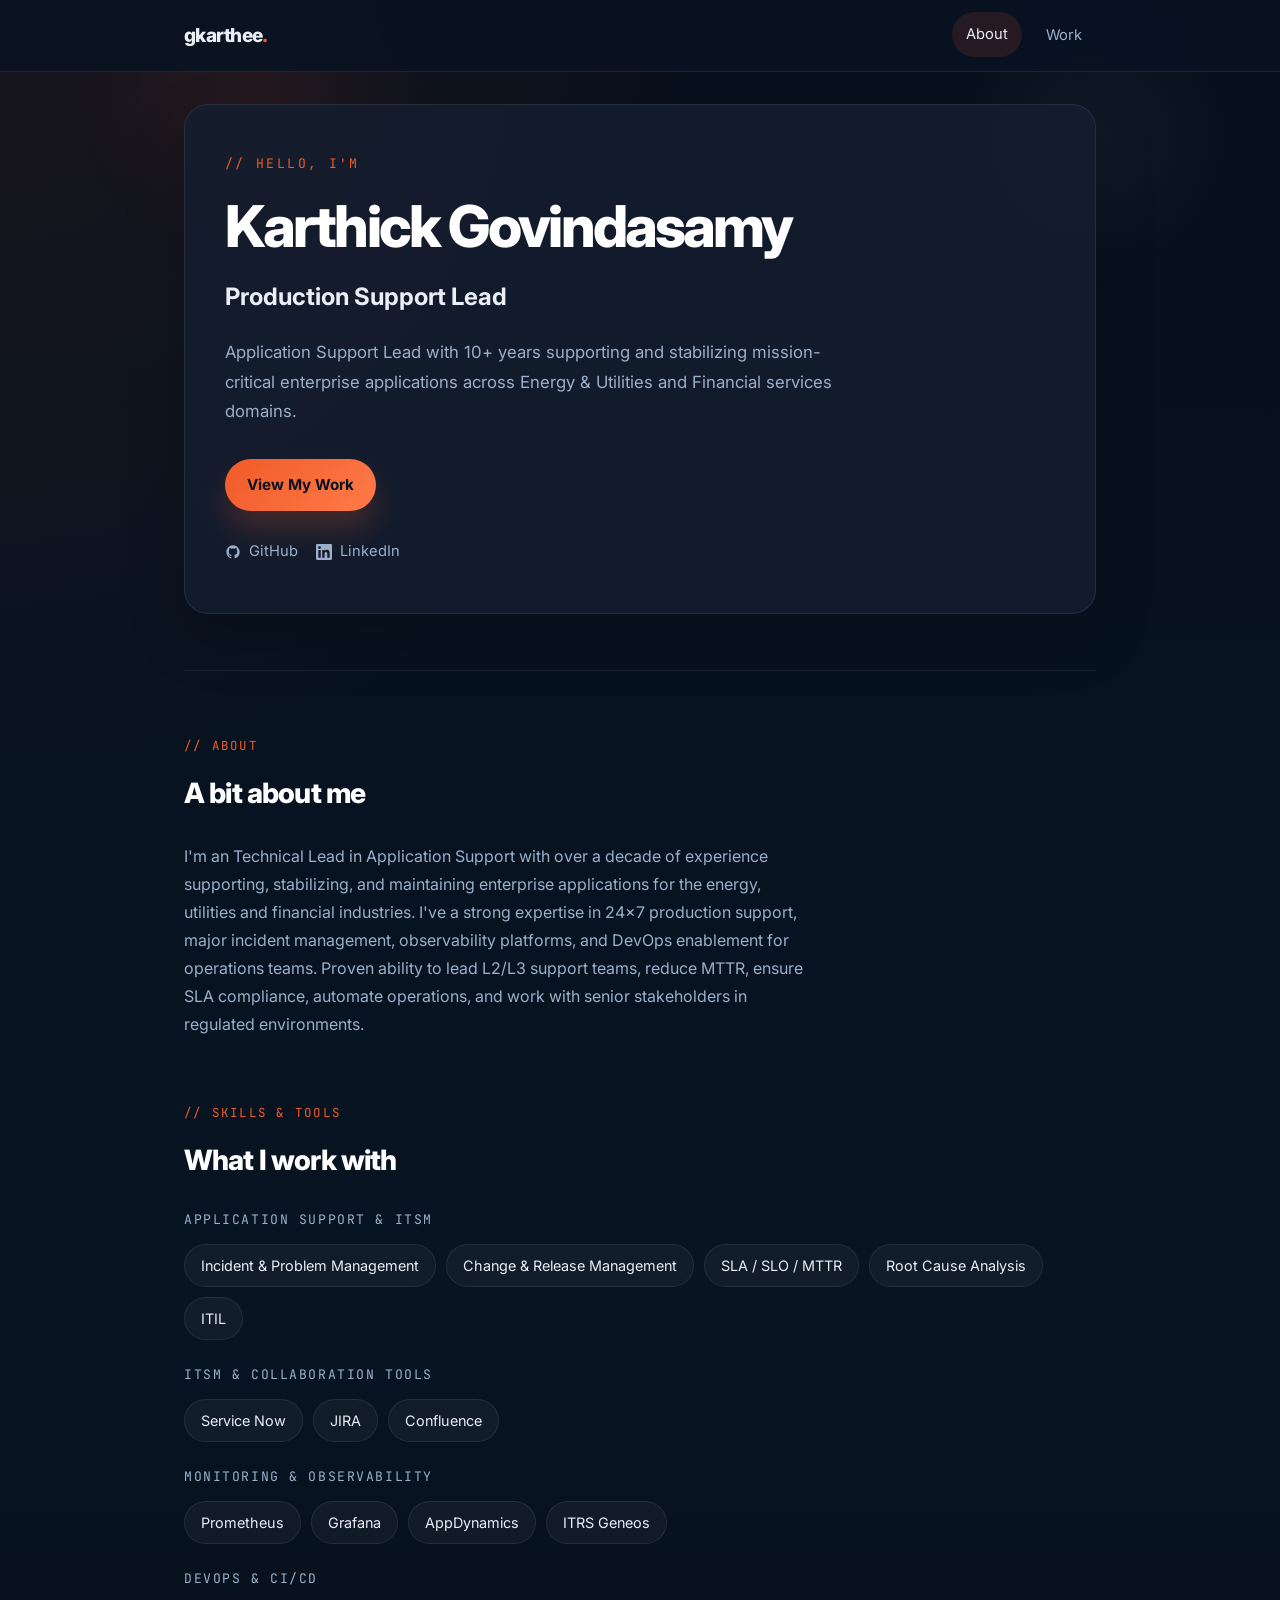
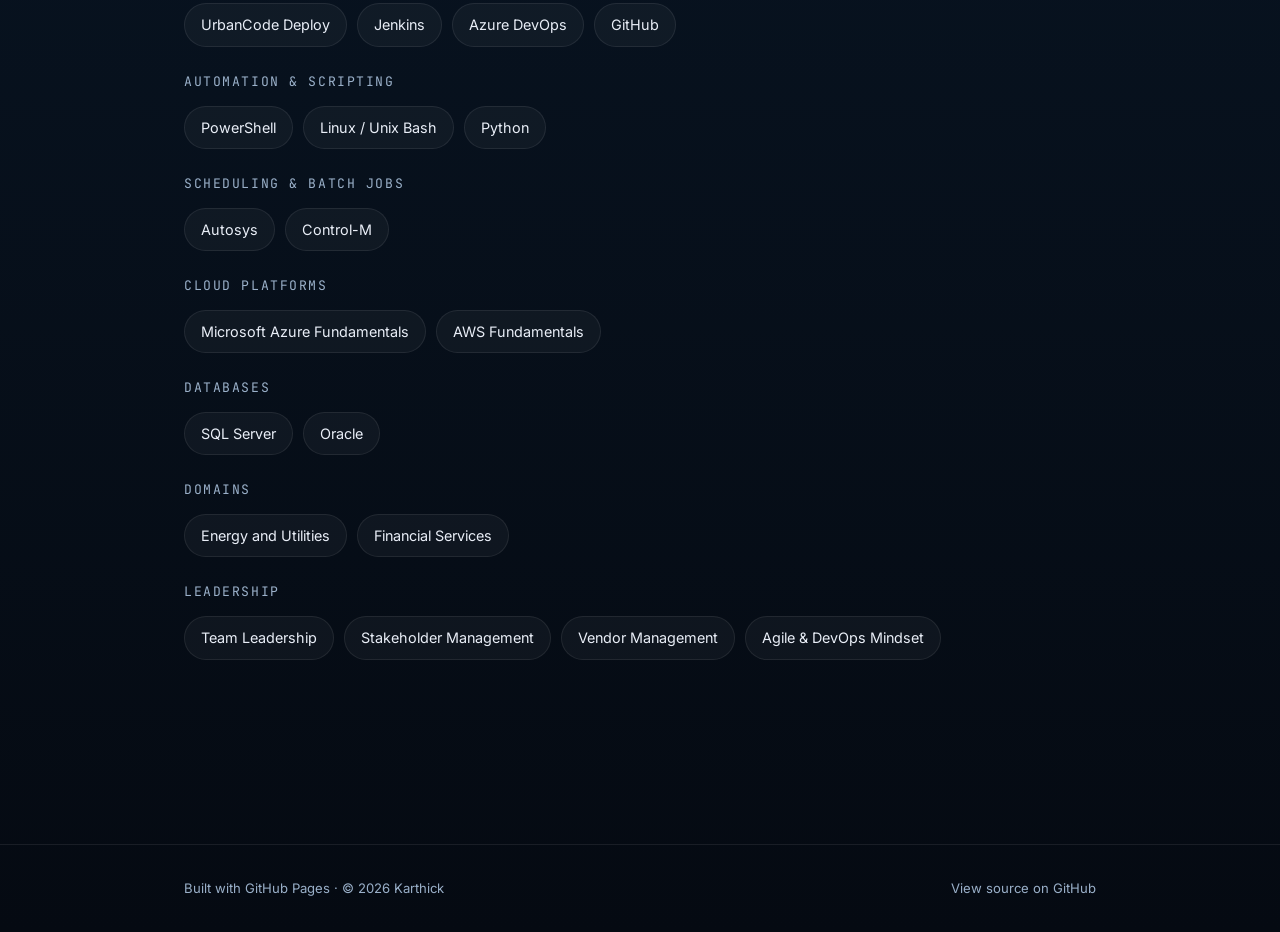
==== commit b2eb41cb: "css update" ====
--- a/index.html
+++ b/index.html
@@ -29,7 +29,7 @@
   <div class="page">
     <section class="hero">
       <p class="hero-eyebrow">// Hello, I'm</p>
-      <h1>Karthick Govindasamy<br /><span>Production Support Lead</span></h1>
+      <h1>Karthick Govindasamy<br /></h1><span><h2>Production Support Lead</h2></span>
       <p class="hero-sub">
         Application Support Lead with 10+ years supporting and stabilizing mission-critical 
         enterprise applications across Energy & Utilities and Financial services domains.
